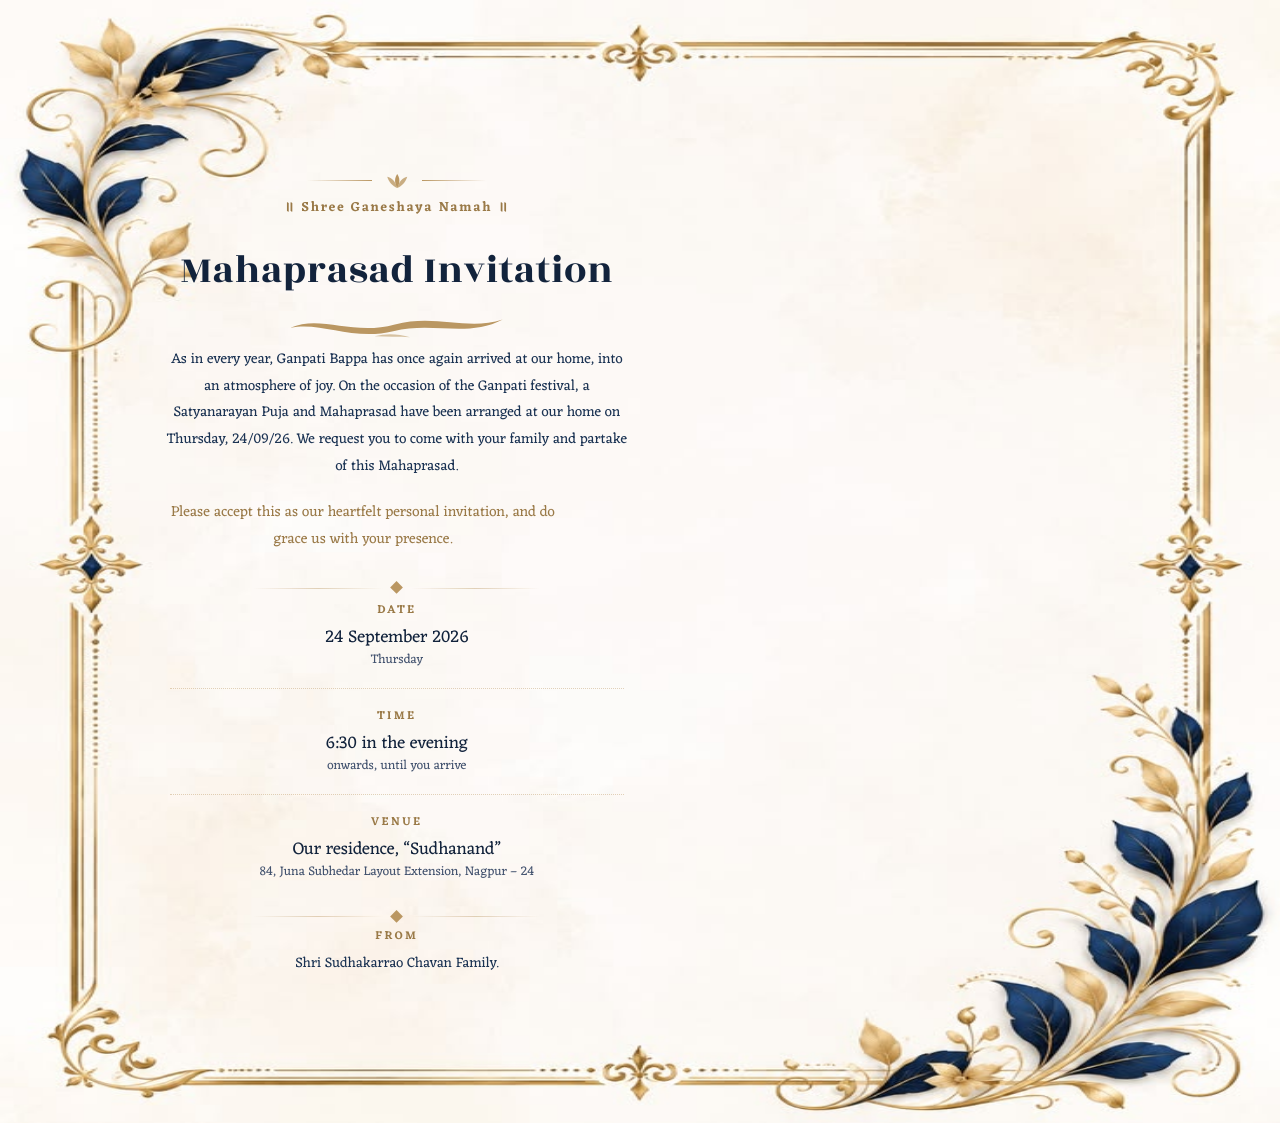
==== pdf/invitation-en.html @ 9f474999 "Add the print card: A4 PDF in Marathi and English Same content as the web invitation, set inside the" ====
<!doctype html>
<html lang="en">
<head>
<meta charset="utf-8">
<title>Mahaprasad Invitation — Shri Sudhakarrao Chavan Family</title>
<link rel="stylesheet" href="fonts/fonts.css">
<link rel="stylesheet" href="card.css">
</head>
<body class="en">

<div class="card">

  <!-- 1 · invocation -->
  <header class="salutation">
    <span class="rule" aria-hidden="true"></span>
    <svg class="star" viewBox="0 0 36 22" aria-hidden="true" focusable="false">
      <path d="M18 1.5 C 21.4 7 22.4 12.4 18 20.5 C 13.6 12.4 14.6 7 18 1.5 Z"></path>
      <path d="M18 20.5 C 11.8 17.6 6.6 12.4 4.4 5 C 10.6 6.2 15.6 11.4 18 20.5 Z" opacity=".78"></path>
      <path d="M18 20.5 C 24.2 17.6 29.4 12.4 31.6 5 C 25.4 6.2 20.4 11.4 18 20.5 Z" opacity=".78"></path>
    </svg>
    <span class="rule rule--r" aria-hidden="true"></span>
  </header>
  <p class="salutation__text">॥ Shree Ganeshaya Namah ॥</p>

  <!-- 2 · the title -->
  <div class="hero">
    <h1 class="hero__title">Mahaprasad Invitation</h1>
    <svg class="swash" viewBox="0 0 260 34" aria-hidden="true" focusable="false">
      <path d="M4 20 C 40 4 78 30 128 16 C 176 3 214 24 256 10 C 214 32 172 12 126 24 C 78 36 40 12 4 20 Z"/>
      <path d="M104 30 C 118 26 132 27 146 31 C 132 30 118 31 104 30 Z" opacity=".55"/>
    </svg>
  </div>

  <!-- 3 · the body -->
  <div>
    <p class="prose">As in every year, Ganpati Bappa has once again arrived at our home, into an atmosphere of joy. On the occasion of the Ganpati festival, a Satyanarayan Puja and Mahaprasad have been arranged at our home on Thursday, 24/09/26. We request you to come with your family and partake of this Mahaprasad.</p>
    <p class="prose prose--gold">Please accept this as our heartfelt personal invitation, and do grace us with your presence.</p>
  </div>

  <div class="divider" aria-hidden="true"><span></span><i></i><span></span></div>

  <!-- 4 · date, time, place -->
  <ul class="details">
    <li>
      <span class="detail__label">Date</span>
      <span class="detail__value">24 September 2026</span>
      <span class="detail__note">Thursday</span>
    </li>
    <li>
      <span class="detail__label">Time</span>
      <span class="detail__value">6:30 in the evening</span>
      <span class="detail__note">onwards, until you arrive</span>
    </li>
    <li>
      <span class="detail__label">Venue</span>
      <span class="detail__value">Our residence, &ldquo;Sudhanand&rdquo;</span>
      <span class="detail__note">84, Juna Subhedar Layout Extension, Nagpur – 24</span>
    </li>
  </ul>

  <div class="divider" aria-hidden="true"><span></span><i></i><span></span></div>

  <!-- 5 · the sender -->
  <p class="sender">
    <em>From</em>
    Shri Sudhakarrao Chavan Family.
  </p>

</div>

</body>
</html>
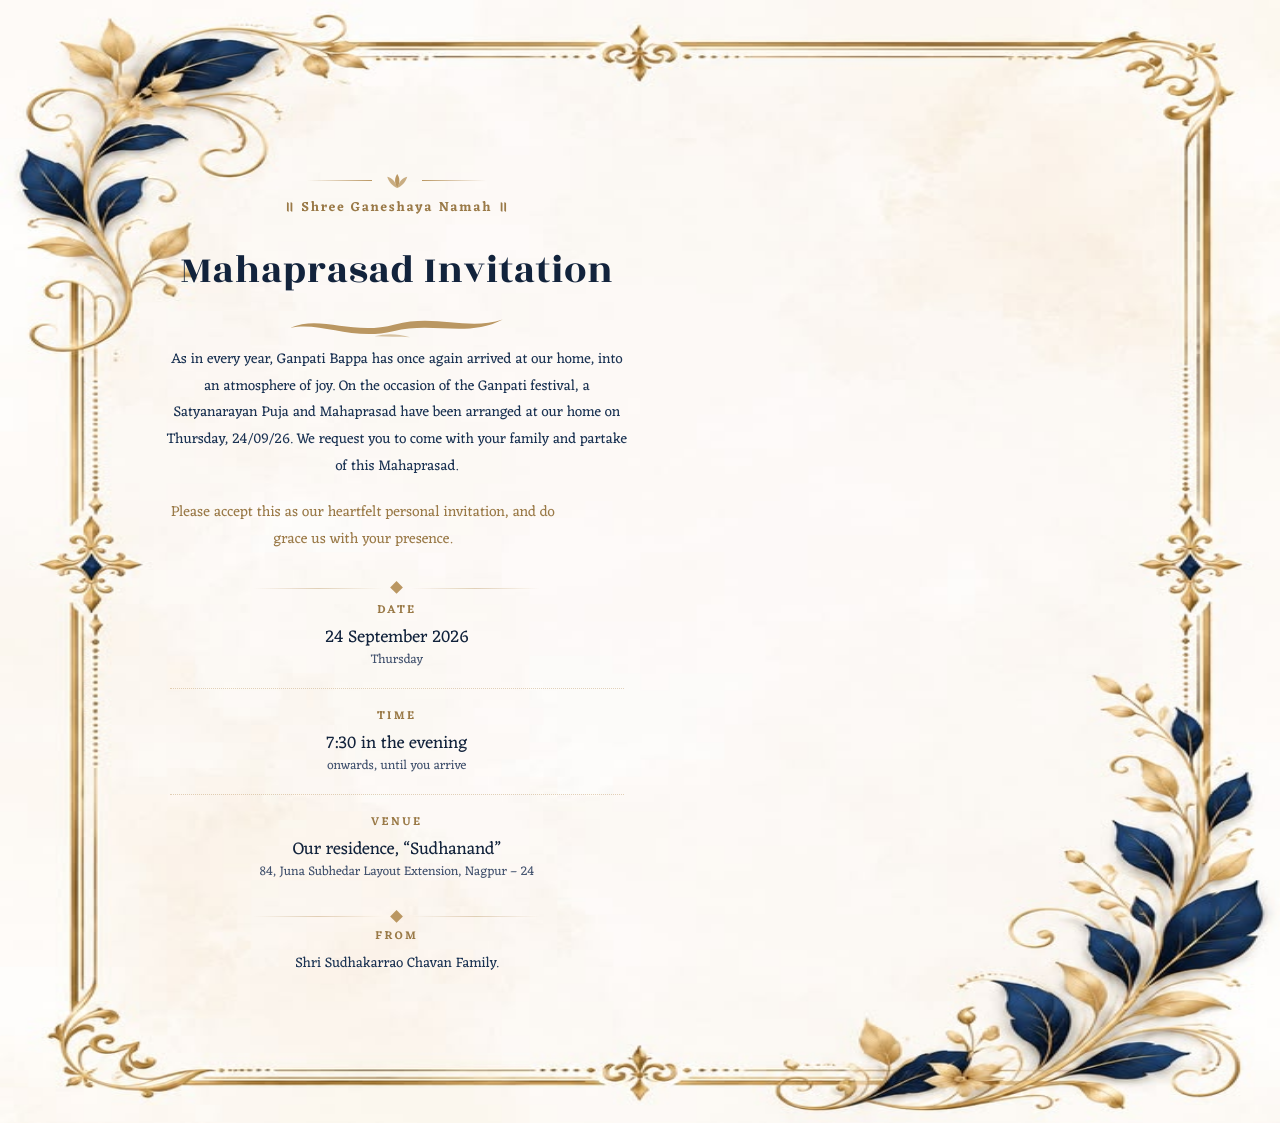
==== commit 70683e5c: "Move the mahaprasad to 7:30, set the map pin, put Arya on the page The time goes from ६:३० to ७:३० e" ====
--- a/pdf/invitation-en.html
+++ b/pdf/invitation-en.html
@@ -48,7 +48,7 @@
     </li>
     <li>
       <span class="detail__label">Time</span>
-      <span class="detail__value">6:30 in the evening</span>
+      <span class="detail__value">7:30 in the evening</span>
       <span class="detail__note">onwards, until you arrive</span>
     </li>
     <li>
